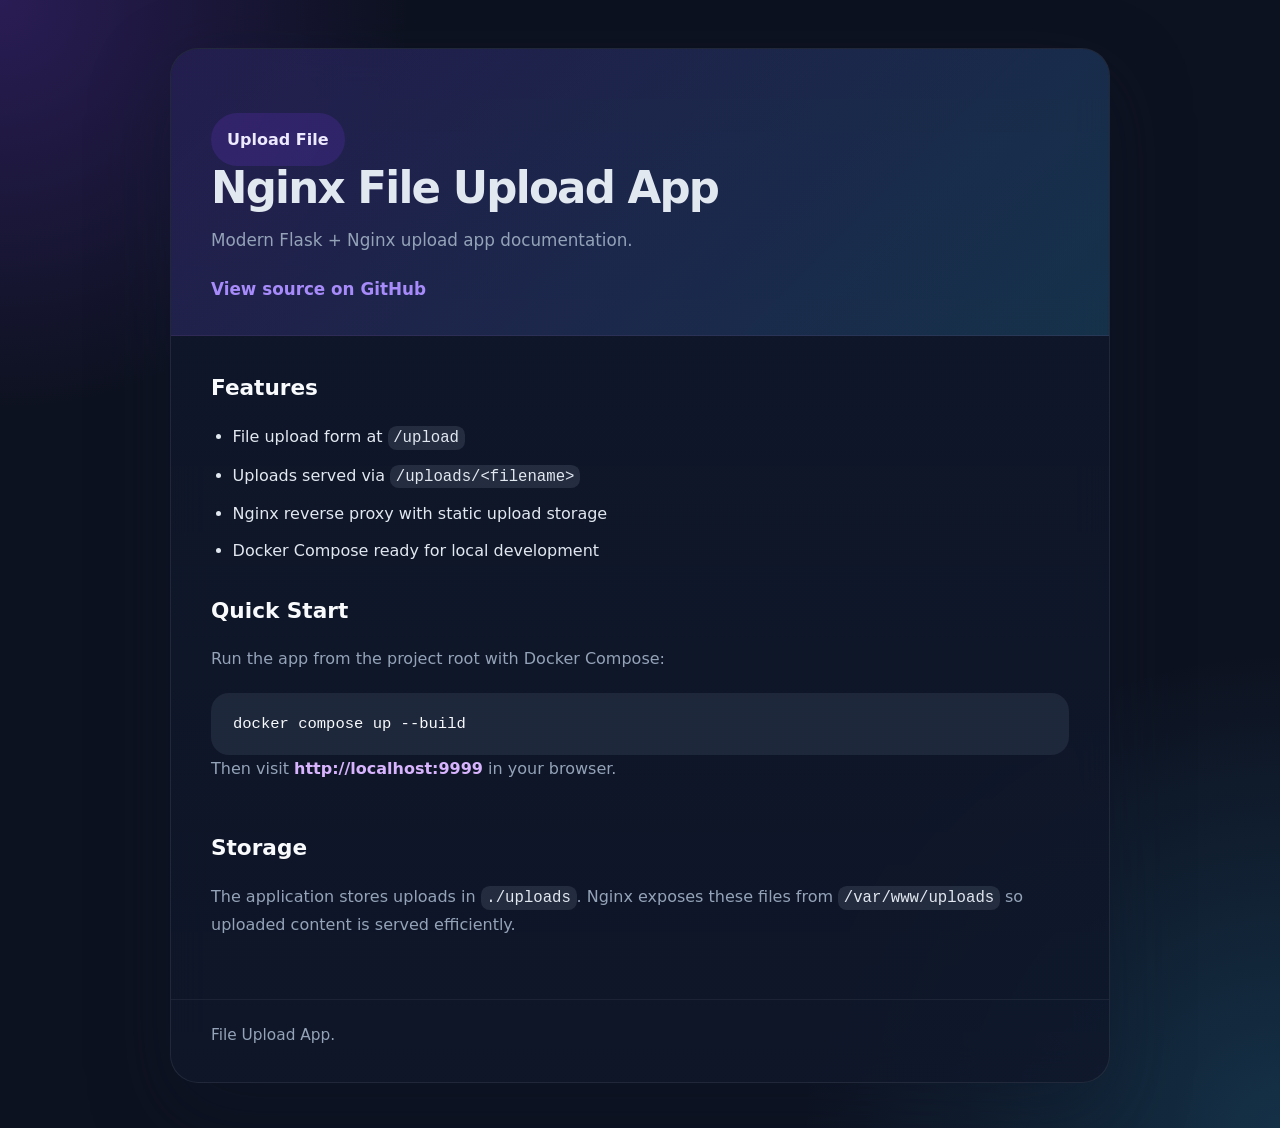
==== docs/index.html @ 665e0f25 "chore: update GitHub workflows to copy documentation files and streamline dispatch process" ====
<!DOCTYPE html>
<html lang="en">
<head>
  <meta charset="UTF-8" />
  <meta name="viewport" content="width=device-width, initial-scale=1.0" />
  <title>Nginx File Upload App</title>
  <style>
    :root {
      color-scheme: dark;
      --bg: #0d1220;
      --surface: rgba(15, 23, 42, 0.88);
      --surface-border: rgba(255, 255, 255, 0.08);
      --text: #e2e8f0;
      --muted: #94a3b8;
      --accent: #7c3aed;
      --accent-soft: rgba(124, 58, 237, 0.18);
      --button: #8b5cf6;
      --button-hover: #7c3aed;
      --code-bg: rgba(148, 163, 184, 0.12);
    }

    * {
      box-sizing: border-box;
    }

    body {
      margin: 0;
      min-height: 100vh;
      font-family: Inter, system-ui, -apple-system, BlinkMacSystemFont, "Segoe UI", sans-serif;
      background: radial-gradient(circle at top left, rgba(124, 58, 237, 0.26), transparent 24%),
                  radial-gradient(circle at bottom right, rgba(56, 189, 248, 0.18), transparent 28%),
                  var(--bg);
      color: var(--text);
      line-height: 1.7;
    }

    .page {
      display: grid;
      place-items: center;
      padding: 48px 20px;
    }

    .panel {
      width: min(100%, 940px);
      background: linear-gradient(180deg, rgba(15, 23, 42, 0.94), rgba(15, 23, 42, 0.82));
      border: 1px solid var(--surface-border);
      border-radius: 28px;
      box-shadow: 0 28px 80px rgba(15, 23, 42, 0.35);
      backdrop-filter: blur(18px);
      overflow: hidden;
    }

    .hero {
      padding: 42px 40px 32px;
      background: linear-gradient(135deg, rgba(124, 58, 237, 0.18), rgba(56, 189, 248, 0.16));
      border-bottom: 1px solid rgba(255, 255, 255, 0.06);
    }

    .hero h1 {
      margin: 0 0 16px;
      font-size: clamp(2.4rem, 3.4vw, 3.6rem);
      letter-spacing: -0.04em;
      line-height: 1.02;
    }

    .hero p {
      margin: 0;
      max-width: 760px;
      color: var(--muted);
      font-size: 1.05rem;
    }

    .badge {
      display: inline-flex;
      align-items: center;
      gap: 0.5rem;
      margin-top: 22px;
      padding: 0.8rem 1rem;
      border-radius: 999px;
      background: var(--accent-soft);
      color: #ede9fe;
      font-weight: 600;
      width: fit-content;
    }

    .content {
      padding: 34px 40px 40px;
      display: grid;
      gap: 28px;
    }

    h2 {
      margin: 0 0 16px;
      color: #f8fafc;
      font-size: 1.35rem;
    }

    p {
      margin: 0 0 20px;
      color: var(--muted);
    }

    ul {
      margin: 0;
      padding-left: 1.35rem;
      color: var(--text);
      list-style: disc;
      display: grid;
      gap: 10px;
    }

    pre {
      margin: 0;
      padding: 18px 22px;
      border-radius: 18px;
      background: var(--code-bg);
      overflow-x: auto;
      color: #f8fafc;
      font-family: ui-monospace, SFMono-Regular, Consolas, "Liberation Mono", Menlo, monospace;
      font-size: 0.97rem;
    }

    code {
      padding: 0.18rem 0.35rem;
      border-radius: 0.55rem;
      background: rgba(148, 163, 184, 0.16);
      color: #e2e8f0;
      font-size: 0.98rem;
    }

    .highlight {
      display: inline-flex;
      gap: 0.35rem;
      align-items: center;
      color: #d8b4fe;
      font-weight: 600;
    }

    .footer {
      padding: 22px 40px 34px;
      border-top: 1px solid rgba(255, 255, 255, 0.06);
      color: var(--muted);
      font-size: 0.96rem;
    }

    @media (max-width: 700px) {
      .hero, .content, .footer {
        padding-left: 24px;
        padding-right: 24px;
      }

      .hero {
        padding-top: 32px;
      }
    }
  </style>
</head>
<body>
  <div class="page">
    <article class="panel">
      <section class="hero">
        <span class="badge">Upload File</span>
        <h1>Nginx File Upload App</h1>
        <p>Modern Flask + Nginx upload app documentation.</p>
        <p style="margin-top: 20px; color: #cbd5e1;">
          <a href="https://github.com/ftsiadimos/Upload_File" target="_blank" rel="noopener noreferrer" style="color: #a78bfa; text-decoration: none; font-weight: 600;">View source on GitHub</a>
        </p>
      </section>

      <section class="content">
        <div>
          <h2>Features</h2>
          <ul>
            <li>File upload form at <code>/upload</code></li>
            <li>Uploads served via <code>/uploads/&lt;filename&gt;</code></li>
            <li>Nginx reverse proxy with static upload storage</li>
            <li>Docker Compose ready for local development</li>
          </ul>
        </div>

        <div>
          <h2>Quick Start</h2>
          <p>Run the app from the project root with Docker Compose:</p>
          <pre>docker compose up --build</pre>
          <p>Then visit <strong class="highlight">http://localhost:9999</strong> in your browser.</p>
        </div>

        <div>
          <h2>Storage</h2>
          <p>The application stores uploads in <code>./uploads</code>. Nginx exposes these files from <code>/var/www/uploads</code> so uploaded content is served efficiently.</p>
        </div>
      </section>

      <footer class="footer">
        File Upload App.
      </footer>
    </article>
  </div>
</body>
</html>
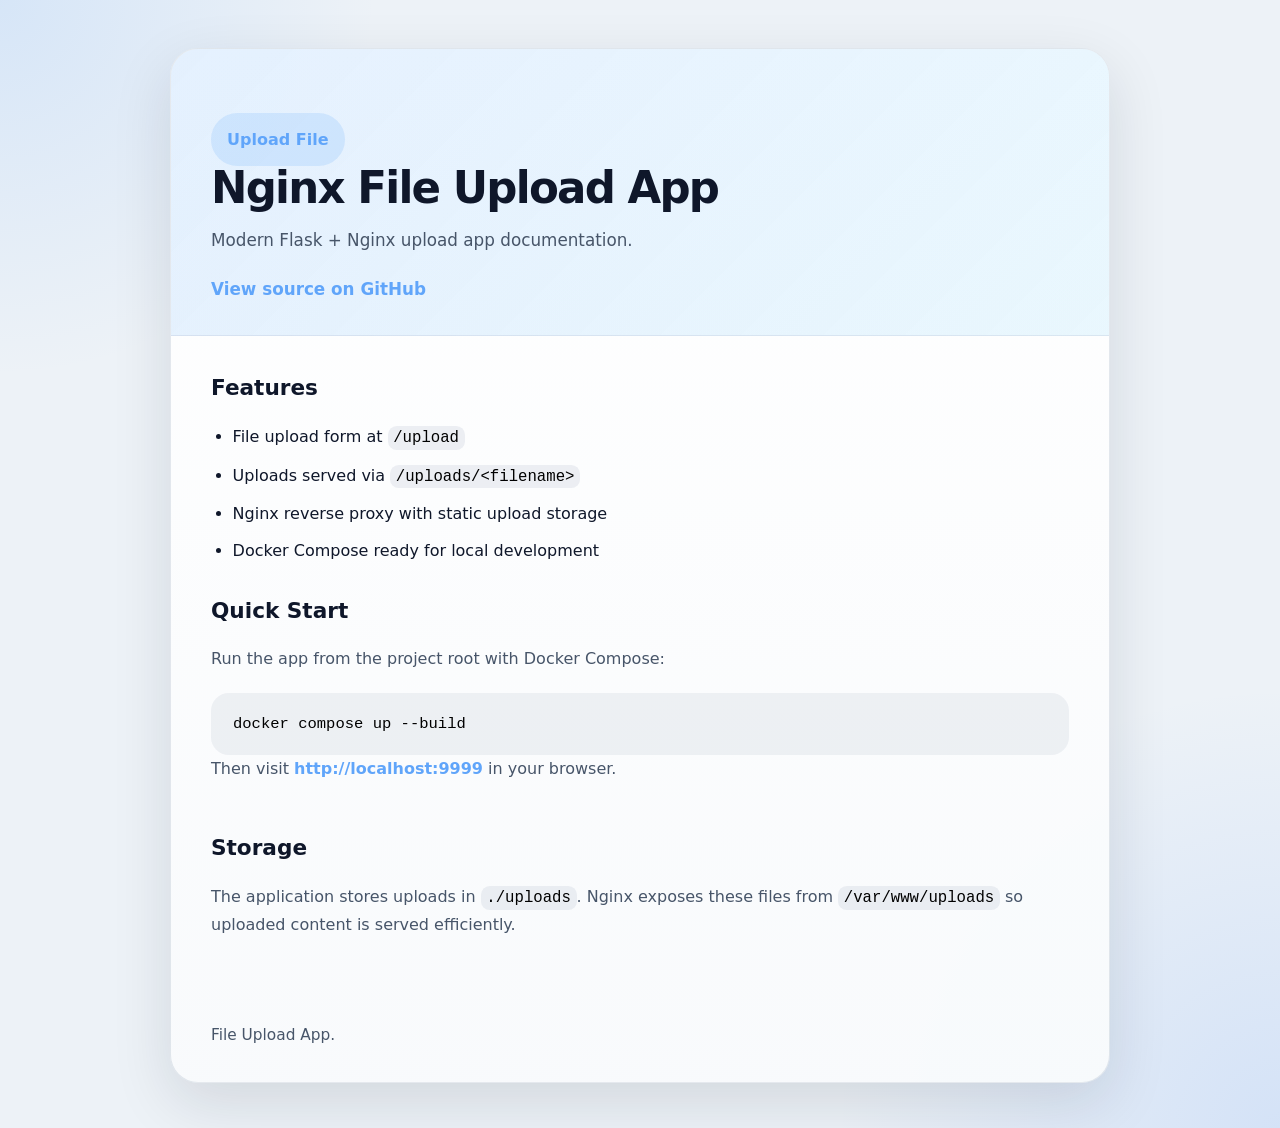
==== commit 9eccfcf3: "Add initial implementation of Flask application with configuration, routes, and utility functions" ====
--- a/docs/index.html
+++ b/docs/index.html
@@ -6,17 +6,17 @@
   <title>Nginx File Upload App</title>
   <style>
     :root {
-      color-scheme: dark;
-      --bg: #0d1220;
-      --surface: rgba(15, 23, 42, 0.88);
-      --surface-border: rgba(255, 255, 255, 0.08);
-      --text: #e2e8f0;
-      --muted: #94a3b8;
-      --accent: #7c3aed;
-      --accent-soft: rgba(124, 58, 237, 0.18);
-      --button: #8b5cf6;
-      --button-hover: #7c3aed;
-      --code-bg: rgba(148, 163, 184, 0.12);
+      color-scheme: light;
+      --bg: #edf2f7;
+      --surface: rgba(255, 255, 255, 0.94);
+      --surface-border: rgba(148, 163, 184, 0.24);
+      --text: #0f172a;
+      --muted: #475569;
+      --accent: #60a5fa;
+      --accent-soft: rgba(96, 165, 250, 0.18);
+      --button: #38bdf8;
+      --button-hover: #0ea5e9;
+      --code-bg: rgba(148, 163, 184, 0.14);
     }
 
     * {
@@ -27,8 +27,8 @@
       margin: 0;
       min-height: 100vh;
       font-family: Inter, system-ui, -apple-system, BlinkMacSystemFont, "Segoe UI", sans-serif;
-      background: radial-gradient(circle at top left, rgba(124, 58, 237, 0.26), transparent 24%),
-                  radial-gradient(circle at bottom right, rgba(56, 189, 248, 0.18), transparent 28%),
+      background: radial-gradient(circle at top left, rgba(96, 165, 250, 0.16), transparent 22%),
+                  radial-gradient(circle at bottom right, rgba(59, 130, 246, 0.14), transparent 26%),
                   var(--bg);
       color: var(--text);
       line-height: 1.7;
@@ -42,18 +42,17 @@
 
     .panel {
       width: min(100%, 940px);
-      background: linear-gradient(180deg, rgba(15, 23, 42, 0.94), rgba(15, 23, 42, 0.82));
+      background: linear-gradient(180deg, rgba(255, 255, 255, 0.96), rgba(248, 250, 252, 0.96));
       border: 1px solid var(--surface-border);
       border-radius: 28px;
-      box-shadow: 0 28px 80px rgba(15, 23, 42, 0.35);
-      backdrop-filter: blur(18px);
+      box-shadow: 0 20px 60px rgba(15, 23, 42, 0.12);
       overflow: hidden;
     }
 
     .hero {
       padding: 42px 40px 32px;
-      background: linear-gradient(135deg, rgba(124, 58, 237, 0.18), rgba(56, 189, 248, 0.16));
-      border-bottom: 1px solid rgba(255, 255, 255, 0.06);
+      background: linear-gradient(135deg, rgba(96, 165, 250, 0.16), rgba(56, 189, 248, 0.10));
+      border-bottom: 1px solid rgba(148, 163, 184, 0.18);
     }
 
     .hero h1 {
@@ -78,7 +77,7 @@
       padding: 0.8rem 1rem;
       border-radius: 999px;
       background: var(--accent-soft);
-      color: #ede9fe;
+      color: var(--accent);
       font-weight: 600;
       width: fit-content;
     }
@@ -91,7 +90,7 @@
 
     h2 {
       margin: 0 0 16px;
-      color: #f8fafc;
+      color: var(--text);
       font-size: 1.35rem;
     }
 
@@ -115,7 +114,7 @@
       border-radius: 18px;
       background: var(--code-bg);
       overflow-x: auto;
-      color: #f8fafc;
+      color: #000000;
       font-family: ui-monospace, SFMono-Regular, Consolas, "Liberation Mono", Menlo, monospace;
       font-size: 0.97rem;
     }
@@ -124,7 +123,7 @@
       padding: 0.18rem 0.35rem;
       border-radius: 0.55rem;
       background: rgba(148, 163, 184, 0.16);
-      color: #e2e8f0;
+      color: #000000;
       font-size: 0.98rem;
     }
 
@@ -132,7 +131,7 @@
       display: inline-flex;
       gap: 0.35rem;
       align-items: center;
-      color: #d8b4fe;
+      color: var(--accent);
       font-weight: 600;
     }
 
@@ -162,8 +161,8 @@
         <span class="badge">Upload File</span>
         <h1>Nginx File Upload App</h1>
         <p>Modern Flask + Nginx upload app documentation.</p>
-        <p style="margin-top: 20px; color: #cbd5e1;">
-          <a href="https://github.com/ftsiadimos/Upload_File" target="_blank" rel="noopener noreferrer" style="color: #a78bfa; text-decoration: none; font-weight: 600;">View source on GitHub</a>
+        <p style="margin-top: 20px; color: var(--muted);">
+          <a href="https://github.com/ftsiadimos/Upload_File" target="_blank" rel="noopener noreferrer" style="color: var(--accent); text-decoration: none; font-weight: 600;">View source on GitHub</a>
         </p>
       </section>
 
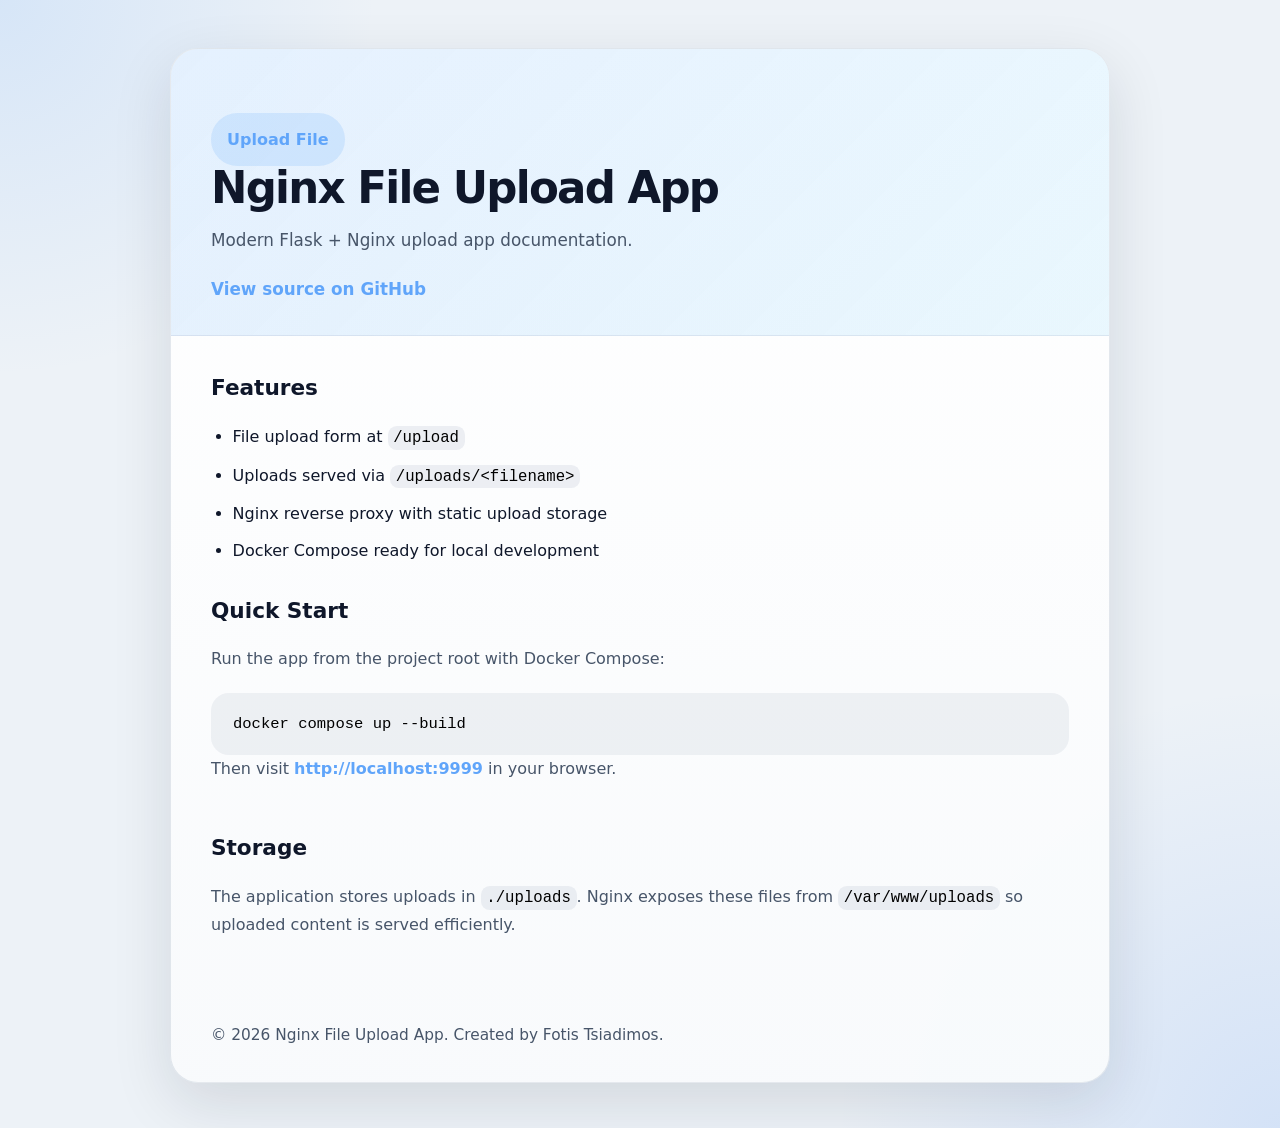
==== commit 81d6ad69: "chore: update version to 1.4.0 and refactor file handling in the upload process" ====
--- a/docs/index.html
+++ b/docs/index.html
@@ -189,10 +189,8 @@
           <p>The application stores uploads in <code>./uploads</code>. Nginx exposes these files from <code>/var/www/uploads</code> so uploaded content is served efficiently.</p>
         </div>
       </section>
-
       <footer class="footer">
-        File Upload App.
-      </footer>
+        &copy; 2026 Nginx File Upload App. Created by Fotis Tsiadimos.
     </article>
   </div>
 </body>
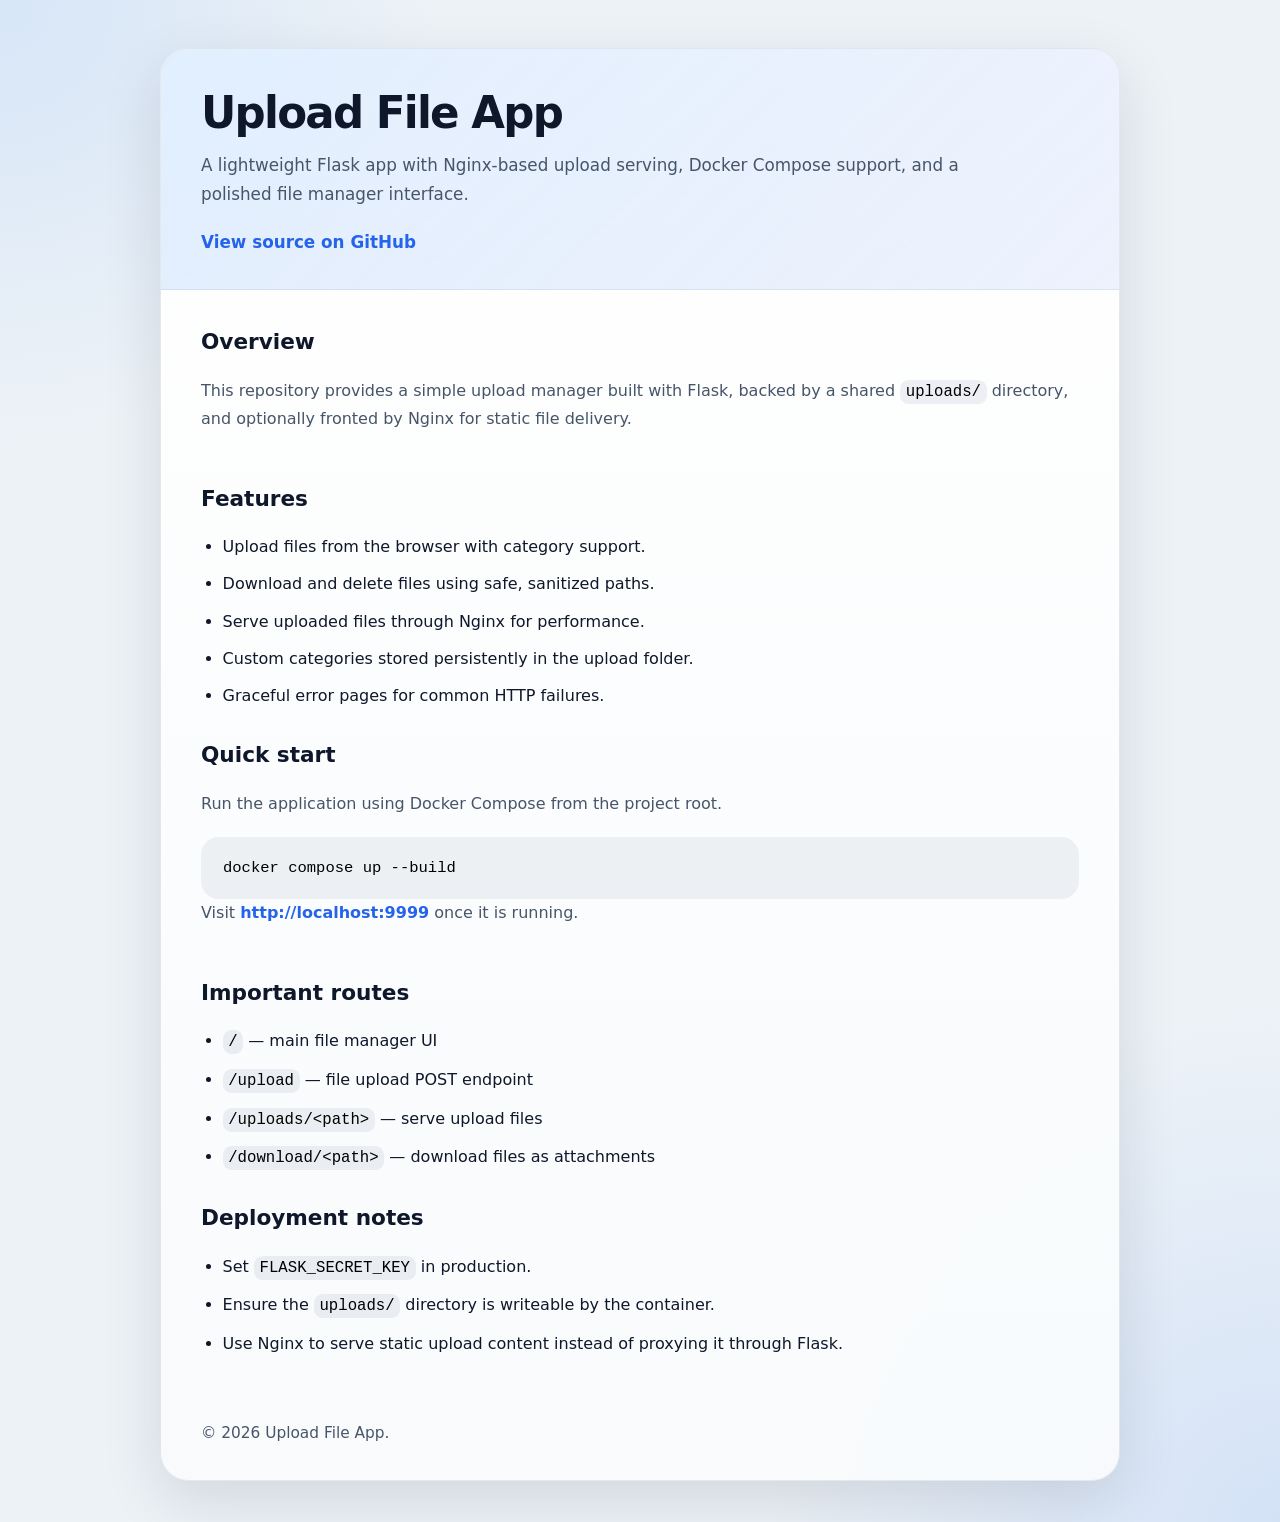
==== commit c542e7af: "feat: update documentation and improve UI elements for Upload File App" ====
--- a/docs/index.html
+++ b/docs/index.html
@@ -3,19 +3,17 @@
 <head>
   <meta charset="UTF-8" />
   <meta name="viewport" content="width=device-width, initial-scale=1.0" />
-  <title>Nginx File Upload App</title>
+  <title>Upload File App Documentation</title>
   <style>
     :root {
       color-scheme: light;
       --bg: #edf2f7;
-      --surface: rgba(255, 255, 255, 0.94);
+      --surface: rgba(255, 255, 255, 0.96);
       --surface-border: rgba(148, 163, 184, 0.24);
       --text: #0f172a;
       --muted: #475569;
-      --accent: #60a5fa;
+      --accent: #2563eb;
       --accent-soft: rgba(96, 165, 250, 0.18);
-      --button: #38bdf8;
-      --button-hover: #0ea5e9;
       --code-bg: rgba(148, 163, 184, 0.14);
     }
 
@@ -41,7 +39,7 @@
     }
 
     .panel {
-      width: min(100%, 940px);
+      width: min(100%, 960px);
       background: linear-gradient(180deg, rgba(255, 255, 255, 0.96), rgba(248, 250, 252, 0.96));
       border: 1px solid var(--surface-border);
       border-radius: 28px;
@@ -51,7 +49,7 @@
 
     .hero {
       padding: 42px 40px 32px;
-      background: linear-gradient(135deg, rgba(96, 165, 250, 0.16), rgba(56, 189, 248, 0.10));
+      background: linear-gradient(135deg, rgba(96, 165, 250, 0.18), rgba(37, 99, 235, 0.08));
       border-bottom: 1px solid rgba(148, 163, 184, 0.18);
     }
 
@@ -158,9 +156,8 @@
   <div class="page">
     <article class="panel">
       <section class="hero">
-        <span class="badge">Upload File</span>
-        <h1>Nginx File Upload App</h1>
-        <p>Modern Flask + Nginx upload app documentation.</p>
+        <h1>Upload File App</h1>
+        <p>A lightweight Flask app with Nginx-based upload serving, Docker Compose support, and a polished file manager interface.</p>
         <p style="margin-top: 20px; color: var(--muted);">
           <a href="https://github.com/ftsiadimos/Upload_File" target="_blank" rel="noopener noreferrer" style="color: var(--accent); text-decoration: none; font-weight: 600;">View source on GitHub</a>
         </p>
@@ -168,29 +165,51 @@
 
       <section class="content">
         <div>
+          <h2>Overview</h2>
+          <p>This repository provides a simple upload manager built with Flask, backed by a shared <code>uploads/</code> directory, and optionally fronted by Nginx for static file delivery.</p>
+        </div>
+
+        <div>
           <h2>Features</h2>
           <ul>
-            <li>File upload form at <code>/upload</code></li>
-            <li>Uploads served via <code>/uploads/&lt;filename&gt;</code></li>
-            <li>Nginx reverse proxy with static upload storage</li>
-            <li>Docker Compose ready for local development</li>
+            <li>Upload files from the browser with category support.</li>
+            <li>Download and delete files using safe, sanitized paths.</li>
+            <li>Serve uploaded files through Nginx for performance.</li>
+            <li>Custom categories stored persistently in the upload folder.</li>
+            <li>Graceful error pages for common HTTP failures.</li>
           </ul>
         </div>
 
         <div>
-          <h2>Quick Start</h2>
-          <p>Run the app from the project root with Docker Compose:</p>
+          <h2>Quick start</h2>
+          <p>Run the application using Docker Compose from the project root.</p>
           <pre>docker compose up --build</pre>
-          <p>Then visit <strong class="highlight">http://localhost:9999</strong> in your browser.</p>
-        </div>
-
-        <div>
-          <h2>Storage</h2>
-          <p>The application stores uploads in <code>./uploads</code>. Nginx exposes these files from <code>/var/www/uploads</code> so uploaded content is served efficiently.</p>
+          <p>Visit <strong class="highlight">http://localhost:9999</strong> once it is running.</p>
+        </div>
+
+        <div>
+          <h2>Important routes</h2>
+          <ul>
+            <li><code>/</code> — main file manager UI</li>
+            <li><code>/upload</code> — file upload POST endpoint</li>
+            <li><code>/uploads/&lt;path&gt;</code> — serve upload files</li>
+            <li><code>/download/&lt;path&gt;</code> — download files as attachments</li>
+          </ul>
+        </div>
+
+        <div>
+          <h2>Deployment notes</h2>
+          <ul>
+            <li>Set <code>FLASK_SECRET_KEY</code> in production.</li>
+            <li>Ensure the <code>uploads/</code> directory is writeable by the container.</li>
+            <li>Use Nginx to serve static upload content instead of proxying it through Flask.</li>
+          </ul>
         </div>
       </section>
+
       <footer class="footer">
-        &copy; 2026 Nginx File Upload App. Created by Fotis Tsiadimos.
+        &copy; 2026 Upload File App.
+      </footer>
     </article>
   </div>
 </body>
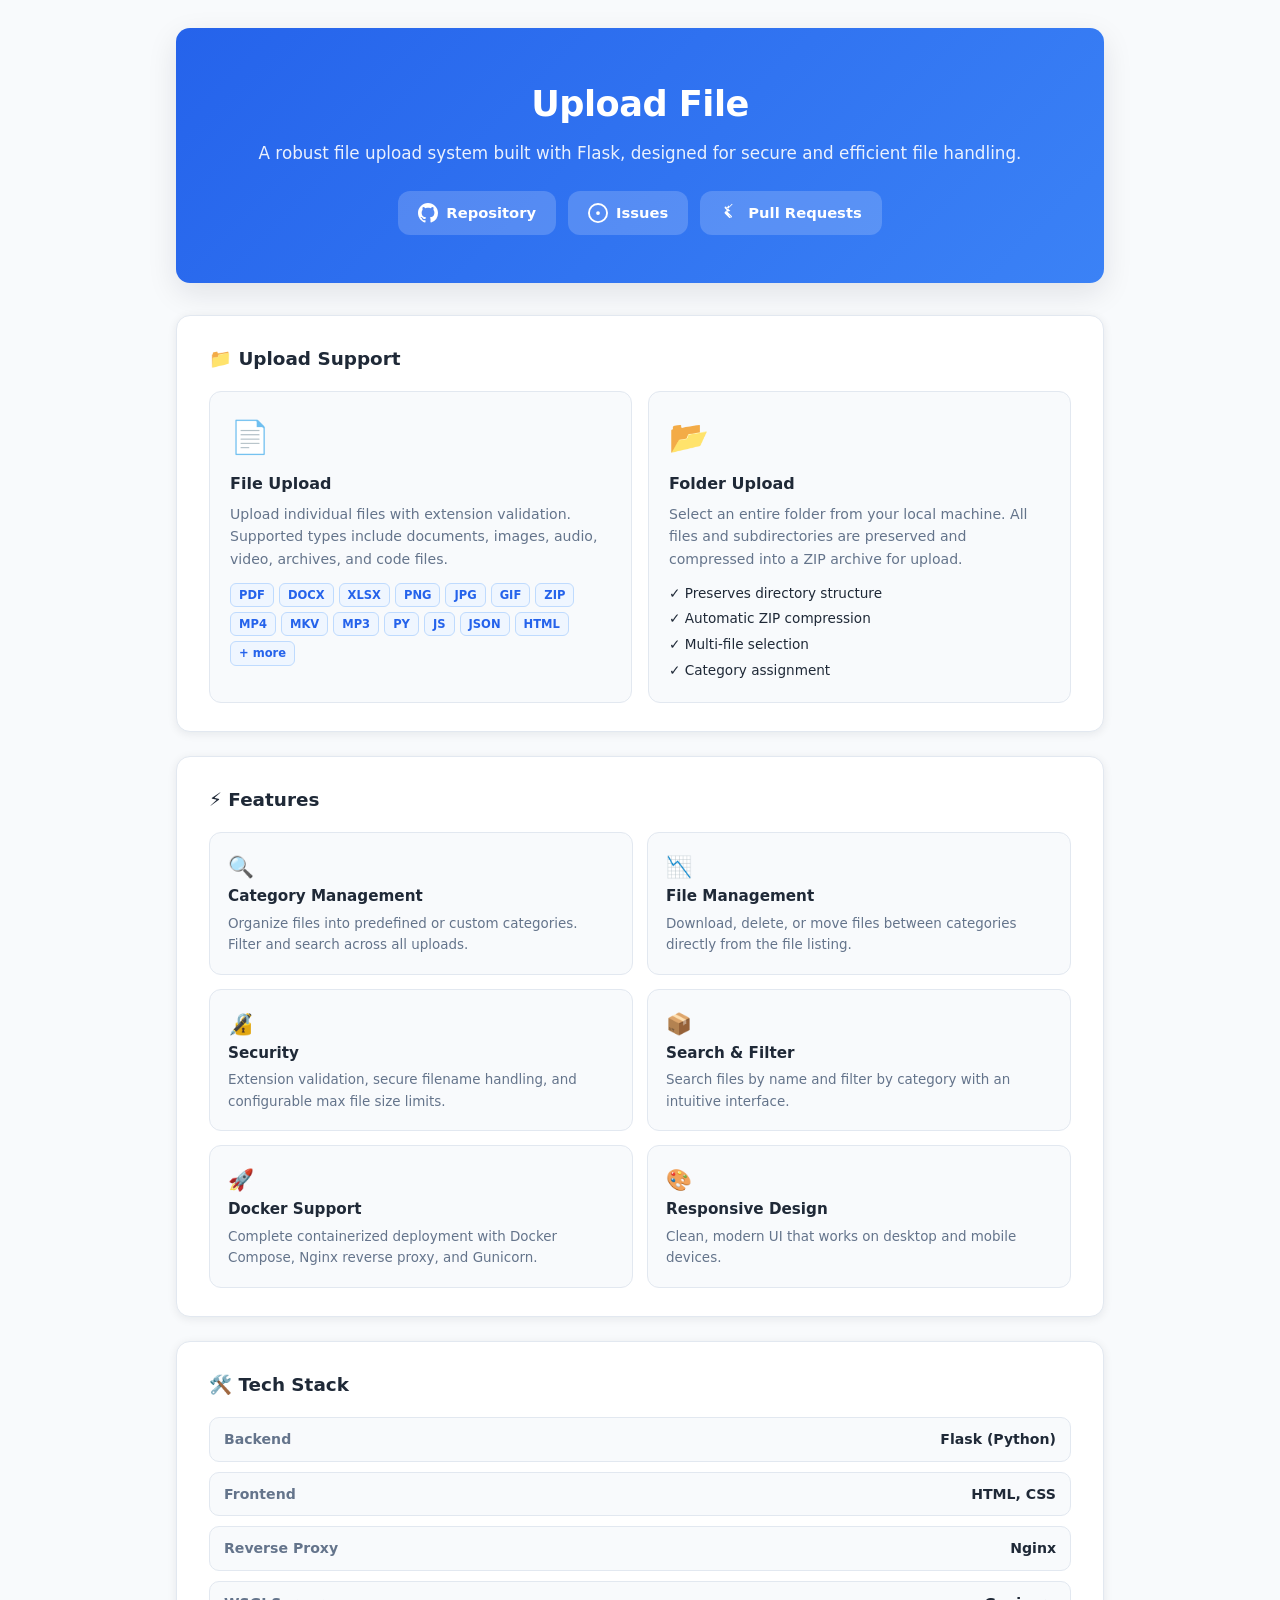
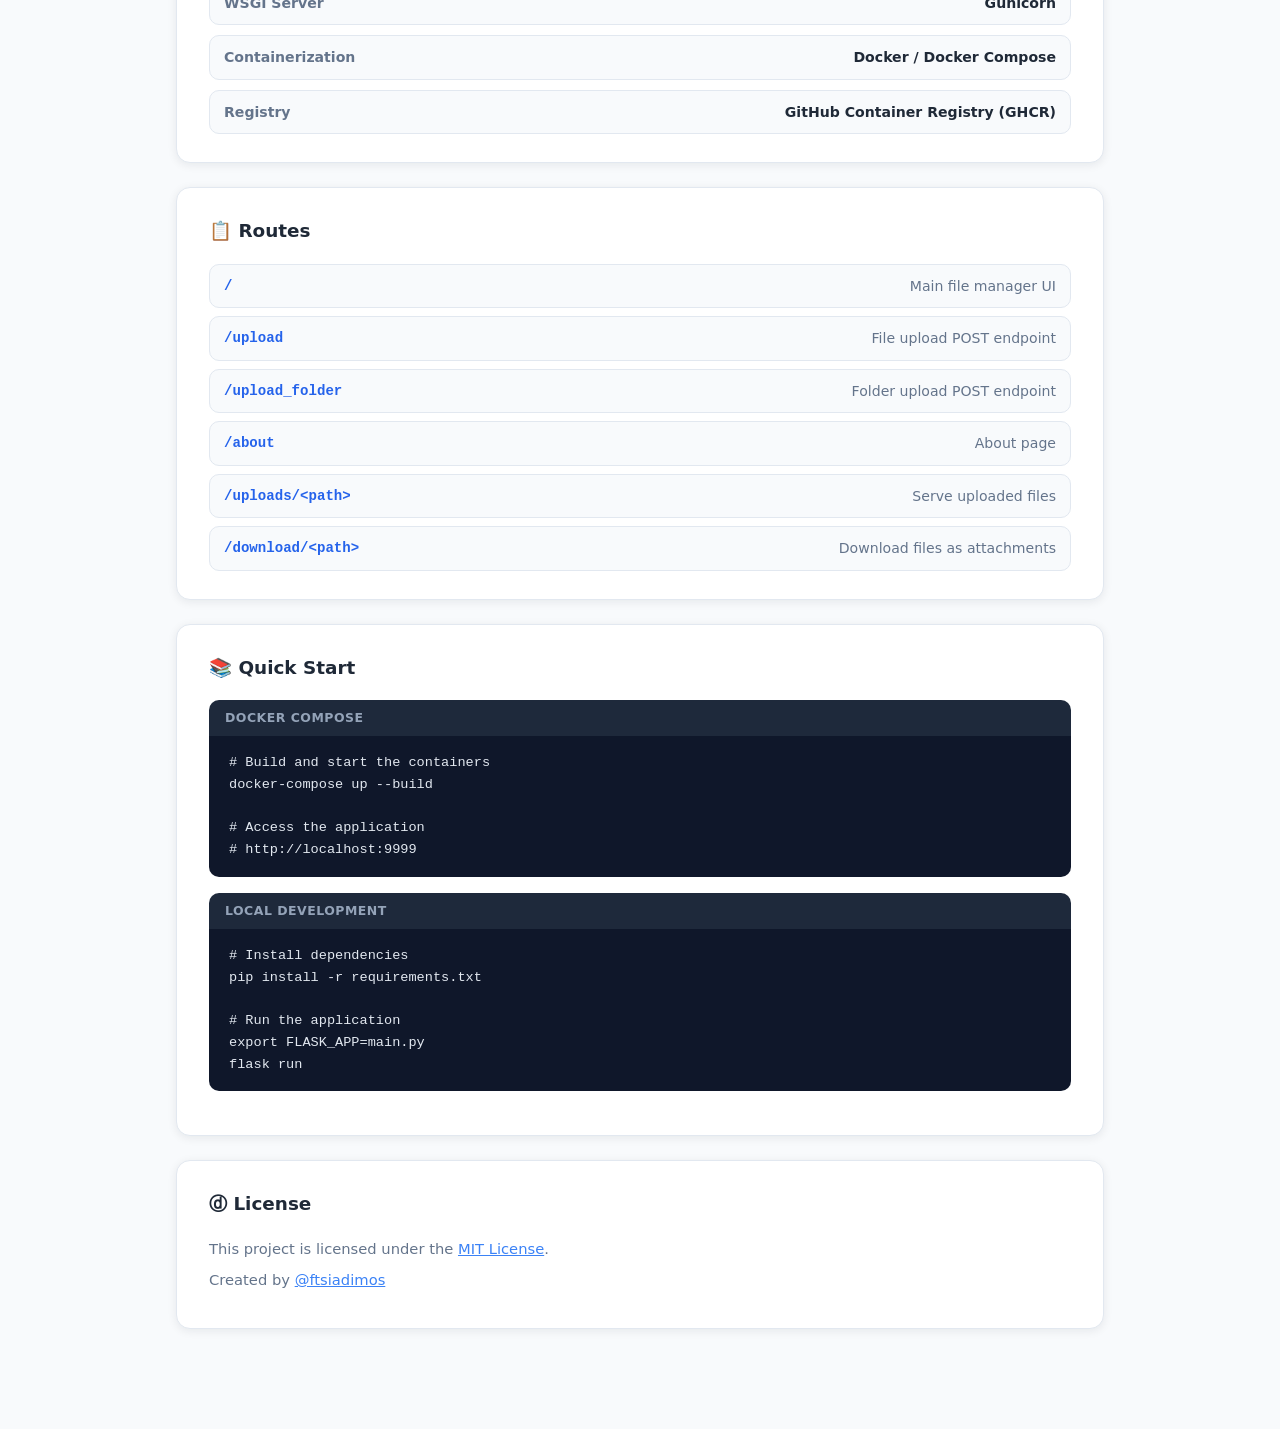
==== commit 116ade2e: "feat: redesign index.html for improved documentation layout and user experience" ====
--- a/docs/index.html
+++ b/docs/index.html
@@ -1,216 +1,386 @@
 <!DOCTYPE html>
 <html lang="en">
 <head>
-  <meta charset="UTF-8" />
-  <meta name="viewport" content="width=device-width, initial-scale=1.0" />
-  <title>Upload File App Documentation</title>
+  <meta charset="utf-8" />
+  <meta name="viewport" content="width=device-width, initial-scale=1" />
+  <title>Upload File — Documentation</title>
   <style>
     :root {
-      color-scheme: light;
-      --bg: #edf2f7;
-      --surface: rgba(255, 255, 255, 0.96);
-      --surface-border: rgba(148, 163, 184, 0.24);
-      --text: #0f172a;
-      --muted: #475569;
-      --accent: #2563eb;
-      --accent-soft: rgba(96, 165, 250, 0.18);
-      --code-bg: rgba(148, 163, 184, 0.14);
-    }
-
-    * {
-      box-sizing: border-box;
-    }
-
+      --bg: #f8fafc;
+      --panel: #ffffff;
+      --text: #1f2937;
+      --muted: #64748b;
+      --border: #e2e8f0;
+      --accent: #3b82f6;
+      --accent-dk: #2563eb;
+      --shadow-sm: 0 2px 10px rgba(15, 23, 42, 0.08);
+      --shadow-md: 0 10px 30px rgba(15, 23, 42, 0.10);
+      --radius: 14px;
+    }
+
+    *, *::before, *::after { box-sizing: border-box; }
     body {
+      background: var(--bg);
+      color: var(--text);
+      font-family: "Segoe UI", system-ui, -apple-system, sans-serif;
+      margin: 0; padding: 0;
+      font-size: 15px;
+      line-height: 1.6;
+    }
+
+    .topbar {
+      background: linear-gradient(135deg, #2563eb 0%, #3b82f6 100%);
+      color: #fff;
+      padding: 16px 28px;
+      display: flex;
+      align-items: center;
+      gap: 12px;
+      box-shadow: var(--shadow-md);
+    }
+    .topbar h1 { margin: 0; font-size: 1.4rem; font-weight: 700; letter-spacing: -.3px; }
+    .topbar-icon { font-size: 1.4rem; }
+    .topbar-btn {
+      display: inline-flex;
+      align-items: center;
+      gap: 8px;
+      background: rgba(255,255,255,.15);
+      color: #fff;
+      border-radius: 12px;
+      padding: 10px 16px;
+      text-decoration: none;
+      font-size: .9rem;
+      font-weight: 600;
+      transition: background .15s;
+    }
+    .topbar-btn:hover { background: rgba(255,255,255,.24); }
+
+    .page { max-width: 960px; margin: 28px auto; padding: 0 16px 48px; }
+
+    .about-hero {
+      background: linear-gradient(135deg, #2563eb 0%, #3b82f6 100%);
+      color: #fff;
+      border-radius: var(--radius);
+      padding: 48px 40px;
+      text-align: center;
+      margin-bottom: 32px;
+      box-shadow: var(--shadow-md);
+    }
+    .about-hero h2 { font-size: 2.2rem; margin: 0 0 8px; letter-spacing: -.5px; }
+    .about-subtitle { font-size: 1.05rem; opacity: .9; margin: 0 0 24px; }
+    .about-links { display: flex; justify-content: center; gap: 12px; flex-wrap: wrap; }
+    .about-link-btn {
+      display: inline-flex;
+      align-items: center;
+      gap: 8px;
+      background: rgba(255,255,255,.18);
+      color: #fff;
+      border-radius: 12px;
+      padding: 10px 20px;
+      text-decoration: none;
+      font-size: .92rem;
+      font-weight: 600;
+      transition: background .15s;
+    }
+    .about-link-btn:hover { background: rgba(255,255,255,.30); }
+
+    .about-section {
+      background: var(--panel);
+      border: 1px solid var(--border);
+      border-radius: var(--radius);
+      box-shadow: var(--shadow-sm);
+      padding: 28px 32px;
+      margin-bottom: 24px;
+    }
+    .about-section h3 { font-size: 1.15rem; margin: 0 0 18px; color: var(--text); }
+
+    .about-cards { display: grid; grid-template-columns: 1fr 1fr; gap: 16px; }
+    @media (max-width: 640px) { .about-cards { grid-template-columns: 1fr; } }
+
+    .about-card {
+      border: 1px solid var(--border);
+      border-radius: 12px;
+      padding: 20px;
+      background: var(--bg);
+    }
+    .about-card h4 { margin: 8px 0 6px; font-size: 1rem; }
+    .about-card p { font-size: .88rem; color: var(--muted); margin: 0 0 12px; }
+    .about-card-icon { font-size: 2rem; }
+
+    .about-tags { display: flex; flex-wrap: wrap; gap: 5px; }
+    .about-tag {
+      background: #eff6ff;
+      border: 1px solid #bfdbfe;
+      border-radius: 6px;
+      padding: 2px 8px;
+      font-size: .72rem;
+      font-weight: 600;
+      color: var(--accent-dk);
+    }
+
+    .about-features { display: flex; flex-direction: column; gap: 4px; }
+    .about-feature-item { font-size: .85rem; color: var(--text); }
+
+    .about-grid { display: grid; grid-template-columns: 1fr 1fr; gap: 14px; }
+    @media (max-width: 640px) { .about-grid { grid-template-columns: 1fr; } }
+
+    .about-feature-card {
+      border: 1px solid var(--border);
+      border-radius: 12px;
+      padding: 18px;
+      background: var(--bg);
+    }
+    .about-feature-card strong { display: block; margin-bottom: 4px; font-size: .95rem; }
+    .about-feature-card p { font-size: .84rem; color: var(--muted); margin: 0; }
+    .about-feature-icon { font-size: 1.3rem; }
+
+    .about-tech { display: flex; flex-direction: column; gap: 10px; }
+    .about-tech-item {
+      display: flex;
+      justify-content: space-between;
+      align-items: center;
+      padding: 10px 14px;
+      background: var(--bg);
+      border-radius: 10px;
+      border: 1px solid var(--border);
+    }
+    .about-tech-label { font-size: .88rem; color: var(--muted); font-weight: 600; }
+    .about-tech-value { font-size: .88rem; font-weight: 600; }
+
+    .about-code-block { margin-bottom: 16px; }
+    .about-code-header {
+      background: #1e293b;
+      color: #94a3b8;
+      padding: 8px 16px;
+      font-size: .78rem;
+      font-weight: 600;
+      border-radius: 10px 10px 0 0;
+      letter-spacing: .04em;
+      text-transform: uppercase;
+    }
+    .about-code-block pre {
       margin: 0;
-      min-height: 100vh;
-      font-family: Inter, system-ui, -apple-system, BlinkMacSystemFont, "Segoe UI", sans-serif;
-      background: radial-gradient(circle at top left, rgba(96, 165, 250, 0.16), transparent 22%),
-                  radial-gradient(circle at bottom right, rgba(59, 130, 246, 0.14), transparent 26%),
-                  var(--bg);
-      color: var(--text);
-      line-height: 1.7;
-    }
-
-    .page {
-      display: grid;
-      place-items: center;
-      padding: 48px 20px;
-    }
-
-    .panel {
-      width: min(100%, 960px);
-      background: linear-gradient(180deg, rgba(255, 255, 255, 0.96), rgba(248, 250, 252, 0.96));
-      border: 1px solid var(--surface-border);
-      border-radius: 28px;
-      box-shadow: 0 20px 60px rgba(15, 23, 42, 0.12);
-      overflow: hidden;
-    }
-
-    .hero {
-      padding: 42px 40px 32px;
-      background: linear-gradient(135deg, rgba(96, 165, 250, 0.18), rgba(37, 99, 235, 0.08));
-      border-bottom: 1px solid rgba(148, 163, 184, 0.18);
-    }
-
-    .hero h1 {
-      margin: 0 0 16px;
-      font-size: clamp(2.4rem, 3.4vw, 3.6rem);
-      letter-spacing: -0.04em;
-      line-height: 1.02;
-    }
-
-    .hero p {
-      margin: 0;
-      max-width: 760px;
-      color: var(--muted);
-      font-size: 1.05rem;
-    }
-
-    .badge {
-      display: inline-flex;
-      align-items: center;
-      gap: 0.5rem;
-      margin-top: 22px;
-      padding: 0.8rem 1rem;
-      border-radius: 999px;
-      background: var(--accent-soft);
-      color: var(--accent);
-      font-weight: 600;
-      width: fit-content;
-    }
-
-    .content {
-      padding: 34px 40px 40px;
-      display: grid;
-      gap: 28px;
-    }
-
-    h2 {
-      margin: 0 0 16px;
-      color: var(--text);
-      font-size: 1.35rem;
-    }
-
-    p {
-      margin: 0 0 20px;
-      color: var(--muted);
-    }
-
-    ul {
-      margin: 0;
-      padding-left: 1.35rem;
-      color: var(--text);
-      list-style: disc;
-      display: grid;
-      gap: 10px;
-    }
-
-    pre {
-      margin: 0;
-      padding: 18px 22px;
-      border-radius: 18px;
-      background: var(--code-bg);
+      background: #0f172a;
+      color: #e2e8f0;
+      padding: 16px 20px;
+      border-radius: 0 0 10px 10px;
       overflow-x: auto;
-      color: #000000;
-      font-family: ui-monospace, SFMono-Regular, Consolas, "Liberation Mono", Menlo, monospace;
-      font-size: 0.97rem;
-    }
-
-    code {
-      padding: 0.18rem 0.35rem;
-      border-radius: 0.55rem;
-      background: rgba(148, 163, 184, 0.16);
-      color: #000000;
-      font-size: 0.98rem;
-    }
-
-    .highlight {
-      display: inline-flex;
-      gap: 0.35rem;
-      align-items: center;
-      color: var(--accent);
-      font-weight: 600;
-    }
-
-    .footer {
-      padding: 22px 40px 34px;
-      border-top: 1px solid rgba(255, 255, 255, 0.06);
-      color: var(--muted);
-      font-size: 0.96rem;
-    }
-
-    @media (max-width: 700px) {
-      .hero, .content, .footer {
-        padding-left: 24px;
-        padding-right: 24px;
-      }
-
-      .hero {
-        padding-top: 32px;
-      }
-    }
+      font-size: .85rem;
+      line-height: 1.6;
+    }
+    .about-code-block pre code { font-family: "Fira Code", "Cascadia Code", Consolas, monospace; }
+
+    .about-section-last p { font-size: .92rem; color: var(--muted); margin: 0 0 8px; }
+    .about-section-last a { color: var(--accent); }
+    .about-author { font-size: .88rem; color: var(--muted); margin-top: 12px; }
+
+    .about-routes { display: grid; gap: 8px; }
+    .about-route-item {
+      display: flex;
+      justify-content: space-between;
+      align-items: center;
+      padding: 10px 14px;
+      background: var(--bg);
+      border-radius: 10px;
+      border: 1px solid var(--border);
+    }
+    .about-route-path { font-family: "Fira Code", "Cascadia Code", Consolas, monospace; font-size: .88rem; font-weight: 600; color: var(--accent-dk); }
+    .about-route-desc { font-size: .88rem; color: var(--muted); }
   </style>
 </head>
 <body>
+
   <div class="page">
-    <article class="panel">
-      <section class="hero">
-        <h1>Upload File App</h1>
-        <p>A lightweight Flask app with Nginx-based upload serving, Docker Compose support, and a polished file manager interface.</p>
-        <p style="margin-top: 20px; color: var(--muted);">
-          <a href="https://github.com/ftsiadimos/Upload_File" target="_blank" rel="noopener noreferrer" style="color: var(--accent); text-decoration: none; font-weight: 600;">View source on GitHub</a>
-        </p>
-      </section>
-
-      <section class="content">
-        <div>
-          <h2>Overview</h2>
-          <p>This repository provides a simple upload manager built with Flask, backed by a shared <code>uploads/</code> directory, and optionally fronted by Nginx for static file delivery.</p>
-        </div>
-
-        <div>
-          <h2>Features</h2>
-          <ul>
-            <li>Upload files from the browser with category support.</li>
-            <li>Download and delete files using safe, sanitized paths.</li>
-            <li>Serve uploaded files through Nginx for performance.</li>
-            <li>Custom categories stored persistently in the upload folder.</li>
-            <li>Graceful error pages for common HTTP failures.</li>
-          </ul>
-        </div>
-
-        <div>
-          <h2>Quick start</h2>
-          <p>Run the application using Docker Compose from the project root.</p>
-          <pre>docker compose up --build</pre>
-          <p>Visit <strong class="highlight">http://localhost:9999</strong> once it is running.</p>
-        </div>
-
-        <div>
-          <h2>Important routes</h2>
-          <ul>
-            <li><code>/</code> — main file manager UI</li>
-            <li><code>/upload</code> — file upload POST endpoint</li>
-            <li><code>/uploads/&lt;path&gt;</code> — serve upload files</li>
-            <li><code>/download/&lt;path&gt;</code> — download files as attachments</li>
-          </ul>
-        </div>
-
-        <div>
-          <h2>Deployment notes</h2>
-          <ul>
-            <li>Set <code>FLASK_SECRET_KEY</code> in production.</li>
-            <li>Ensure the <code>uploads/</code> directory is writeable by the container.</li>
-            <li>Use Nginx to serve static upload content instead of proxying it through Flask.</li>
-          </ul>
-        </div>
-      </section>
-
-      <footer class="footer">
-        &copy; 2026 Upload File App.
-      </footer>
-    </article>
+
+    <!-- Hero -->
+    <div class="about-hero">
+      <div class="about-hero-inner">
+        <h2>Upload File</h2>
+        <p class="about-subtitle">A robust file upload system built with Flask, designed for secure and efficient file handling.</p>
+        <div class="about-links">
+          <a class="about-link-btn" href="https://github.com/ftsiadimos/Upload_File" target="_blank" rel="noopener">
+            <svg height="20" viewBox="0 0 16 16" width="20" fill="currentColor"><path d="M8 0C3.58 0 0 3.58 0 8c0 3.54 2.29 6.53 5.47 7.59.4.07.55-.17.55-.38 0-.19-.01-.82-.01-1.49-2.01.37-2.53-.49-2.69-.94-.09-.23-.48-.94-.82-1.13-.28-.15-.68-.52-.01-.53.63-.01 1.08.58 1.23.82.72 1.21 1.87.87 2.33.66.07-.52.28-.87.51-1.07-1.78-.2-3.64-.89-3.64-3.95 0-.87.31-1.59.82-2.15-.08-.2-.36-1.02.08-2.12 0 0 .67-.21 2.2.82.64-.18 1.32-.27 2-.27.68 0 1.36.09 2 .27 1.53-1.04 2.2-.82 2.2-.82.44 1.1.16 1.92.08 2.12.51.56.82 1.27.82 2.15 0 3.07-1.87 3.75-3.65 3.95.29.25.54.73.54 1.48 0 1.07-.01 1.93-.01 2.2 0 .21.15.46.55.38A8.013 8.013 0 0 0 16 8c0-4.42-3.58-8-8-8z"/></svg>
+            Repository
+          </a>
+          <a class="about-link-btn" href="https://github.com/ftsiadimos/Upload_File/issues" target="_blank" rel="noopener">
+            <svg height="20" viewBox="0 0 16 16" width="20" fill="currentColor"><path d="M8 9.5a1.5 1.5 0 1 0 0-3 1.5 1.5 0 0 0 0 3z"/><path fill-rule="evenodd" d="M8 0a8 8 0 1 1 0 16A8 8 0 0 1 8 0zM1.5 8a6.5 6.5 0 1 0 13 0 6.5 6.5 0 0 0-13 0z"/></svg>
+            Issues
+          </a>
+          <a class="about-link-btn" href="https://github.com/ftsiadimos/Upload_File/pulls" target="_blank" rel="noopener">
+            <svg height="20" viewBox="0 0 16 16" width="20" fill="currentColor"><path fill-rule="evenodd" d="M7.177 3.073L9.576.673A.75.75 0 0 1 10.06 1l-3.4 3.4a.75.75 0 0 1-1.06-1.06l1.577-1.57Zm-2.28 3.926a.75.75 0 0 1 1.06 0l3.4 3.4a.75.75 0 0 1-1.06 1.06L6.756 9.11l1.577 1.577a.75.75 0 0 1-1.06 1.06l-3.4-3.4a.75.75 0 0 1 0-1.06l1.577-1.577-1.577-1.577a.75.75 0 0 1 1.06-1.06l3.4 3.4Z"/></svg>
+            Pull Requests
+          </a>
+        </div>
+      </div>
+    </div>
+
+    <!-- Upload Support -->
+    <div class="about-section">
+      <h3>&#128193; Upload Support</h3>
+      <div class="about-cards">
+        <div class="about-card">
+          <div class="about-card-icon">&#128196;</div>
+          <h4>File Upload</h4>
+          <p>Upload individual files with extension validation. Supported types include documents, images, audio, video, archives, and code files.</p>
+          <div class="about-tags">
+            <span class="about-tag">PDF</span>
+            <span class="about-tag">DOCX</span>
+            <span class="about-tag">XLSX</span>
+            <span class="about-tag">PNG</span>
+            <span class="about-tag">JPG</span>
+            <span class="about-tag">GIF</span>
+            <span class="about-tag">ZIP</span>
+            <span class="about-tag">MP4</span>
+            <span class="about-tag">MKV</span>
+            <span class="about-tag">MP3</span>
+            <span class="about-tag">PY</span>
+            <span class="about-tag">JS</span>
+            <span class="about-tag">JSON</span>
+            <span class="about-tag">HTML</span>
+            <span class="about-tag">+ more</span>
+          </div>
+        </div>
+        <div class="about-card">
+          <div class="about-card-icon">&#128194;</div>
+          <h4>Folder Upload</h4>
+          <p>Select an entire folder from your local machine. All files and subdirectories are preserved and compressed into a ZIP archive for upload.</p>
+          <div class="about-features">
+            <div class="about-feature-item">&#10003; Preserves directory structure</div>
+            <div class="about-feature-item">&#10003; Automatic ZIP compression</div>
+            <div class="about-feature-item">&#10003; Multi-file selection</div>
+            <div class="about-feature-item">&#10003; Category assignment</div>
+          </div>
+        </div>
+      </div>
+    </div>
+
+    <!-- Features -->
+    <div class="about-section">
+      <h3>&#9889; Features</h3>
+      <div class="about-grid">
+        <div class="about-feature-card">
+          <span class="about-feature-icon">&#128269;</span>
+          <strong>Category Management</strong>
+          <p>Organize files into predefined or custom categories. Filter and search across all uploads.</p>
+        </div>
+        <div class="about-feature-card">
+          <span class="about-feature-icon">&#128201;</span>
+          <strong>File Management</strong>
+          <p>Download, delete, or move files between categories directly from the file listing.</p>
+        </div>
+        <div class="about-feature-card">
+          <span class="about-feature-icon">&#128271;</span>
+          <strong>Security</strong>
+          <p>Extension validation, secure filename handling, and configurable max file size limits.</p>
+        </div>
+        <div class="about-feature-card">
+          <span class="about-feature-icon">&#128230;</span>
+          <strong>Search & Filter</strong>
+          <p>Search files by name and filter by category with an intuitive interface.</p>
+        </div>
+        <div class="about-feature-card">
+          <span class="about-feature-icon">&#128640;</span>
+          <strong>Docker Support</strong>
+          <p>Complete containerized deployment with Docker Compose, Nginx reverse proxy, and Gunicorn.</p>
+        </div>
+        <div class="about-feature-card">
+          <span class="about-feature-icon">&#127912;</span>
+          <strong>Responsive Design</strong>
+          <p>Clean, modern UI that works on desktop and mobile devices.</p>
+        </div>
+      </div>
+    </div>
+
+    <!-- Tech Stack -->
+    <div class="about-section">
+      <h3>&#128736;&#65039; Tech Stack</h3>
+      <div class="about-tech">
+        <div class="about-tech-item">
+          <span class="about-tech-label">Backend</span>
+          <span class="about-tech-value">Flask (Python)</span>
+        </div>
+        <div class="about-tech-item">
+          <span class="about-tech-label">Frontend</span>
+          <span class="about-tech-value">HTML, CSS</span>
+        </div>
+        <div class="about-tech-item">
+          <span class="about-tech-label">Reverse Proxy</span>
+          <span class="about-tech-value">Nginx</span>
+        </div>
+        <div class="about-tech-item">
+          <span class="about-tech-label">WSGI Server</span>
+          <span class="about-tech-value">Gunicorn</span>
+        </div>
+        <div class="about-tech-item">
+          <span class="about-tech-label">Containerization</span>
+          <span class="about-tech-value">Docker / Docker Compose</span>
+        </div>
+        <div class="about-tech-item">
+          <span class="about-tech-label">Registry</span>
+          <span class="about-tech-value">GitHub Container Registry (GHCR)</span>
+        </div>
+      </div>
+    </div>
+
+    <!-- Routes -->
+    <div class="about-section">
+      <h3>&#128203; Routes</h3>
+      <div class="about-routes">
+        <div class="about-route-item">
+          <span class="about-route-path">/</span>
+          <span class="about-route-desc">Main file manager UI</span>
+        </div>
+        <div class="about-route-item">
+          <span class="about-route-path">/upload</span>
+          <span class="about-route-desc">File upload POST endpoint</span>
+        </div>
+        <div class="about-route-item">
+          <span class="about-route-path">/upload_folder</span>
+          <span class="about-route-desc">Folder upload POST endpoint</span>
+        </div>
+        <div class="about-route-item">
+          <span class="about-route-path">/about</span>
+          <span class="about-route-desc">About page</span>
+        </div>
+        <div class="about-route-item">
+          <span class="about-route-path">/uploads/&lt;path&gt;</span>
+          <span class="about-route-desc">Serve uploaded files</span>
+        </div>
+        <div class="about-route-item">
+          <span class="about-route-path">/download/&lt;path&gt;</span>
+          <span class="about-route-desc">Download files as attachments</span>
+        </div>
+      </div>
+    </div>
+
+    <!-- Quick Start -->
+    <div class="about-section">
+      <h3>&#128218; Quick Start</h3>
+      <div class="about-code-block">
+        <div class="about-code-header">Docker Compose</div>
+        <pre><code># Build and start the containers
+docker-compose up --build
+
+# Access the application
+# http://localhost:9999</code></pre>
+      </div>
+      <div class="about-code-block">
+        <div class="about-code-header">Local Development</div>
+        <pre><code># Install dependencies
+pip install -r requirements.txt
+
+# Run the application
+export FLASK_APP=main.py
+flask run</code></pre>
+      </div>
+    </div>
+
+    <!-- License -->
+    <div class="about-section about-section-last">
+      <h3>&#9427; License</h3>
+      <p>This project is licensed under the <a href="https://opensource.org/licenses/MIT" target="_blank" rel="noopener">MIT License</a>.</p>
+      <p class="about-author">Created by <a href="https://github.com/ftsiadimos" target="_blank" rel="noopener">@ftsiadimos</a></p>
+    </div>
+
   </div>
 </body>
 </html>
